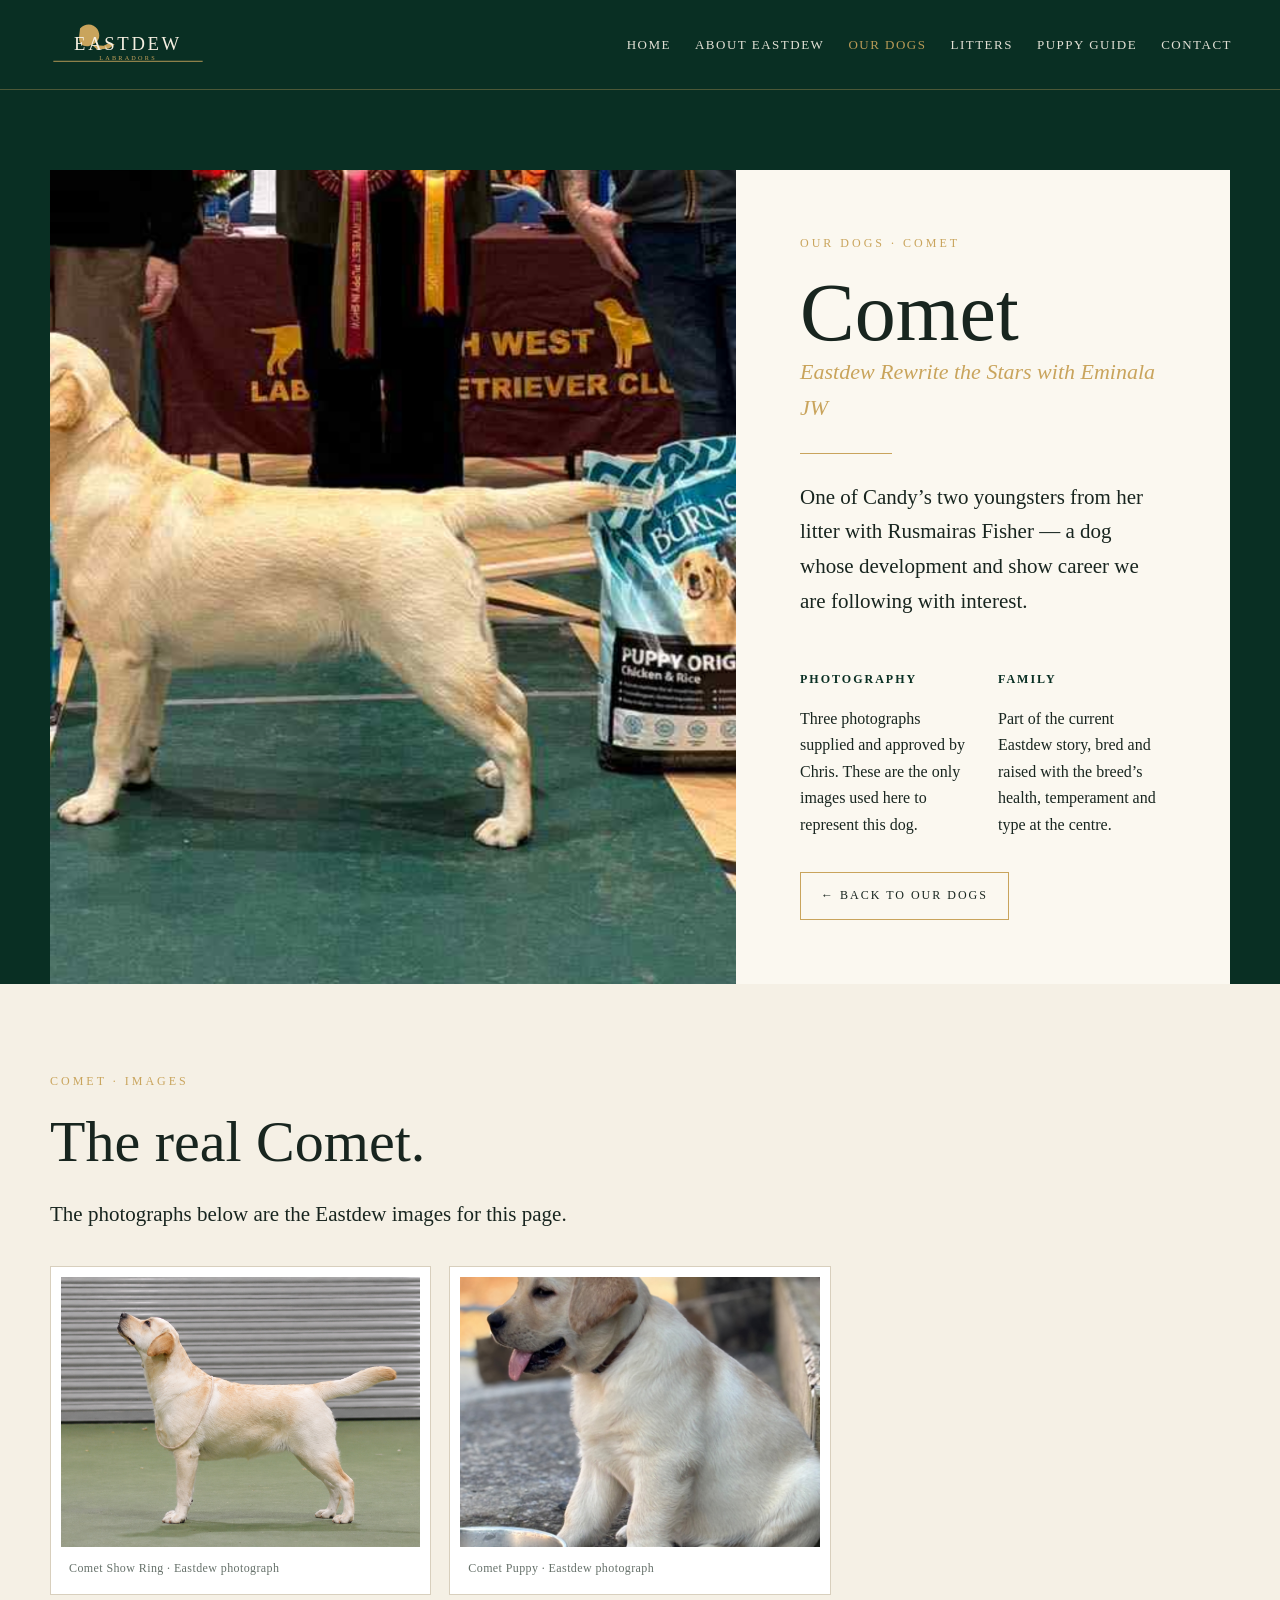
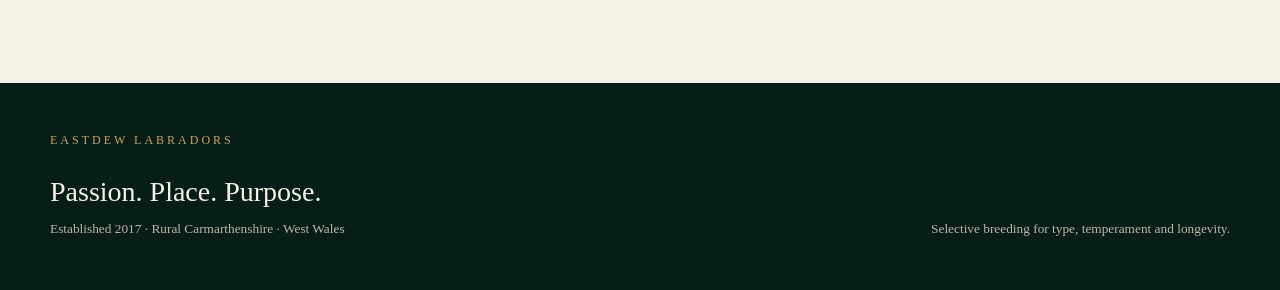
==== comet.html @ 81acb41a "Deploy remaining Eastdew Labradors files" ====
<!doctype html><html lang="en"><head><meta charset="utf-8"><meta name="viewport" content="width=device-width,initial-scale=1"><meta name="description" content="Comet — Eastdew Labradors."><title>Comet · Eastdew Labradors</title><link rel="stylesheet" href="styles.css"></head><body><header class="site-header"><nav class="nav"><a class="brand" href="index.html"><img src="assets/logo.svg" alt="Eastdew Labradors"></a><div class="nav-links"><a href="index.html">Home</a><a href="about.html">About Eastdew</a><a class="active" href="dogs.html">Our Dogs</a><a href="litters.html">Litters</a><a href="guide.html">Puppy Guide</a><a href="contact.html">Contact</a></div><div class="mobile-note">Eastdew Labradors</div></nav></header><main><section class="dog-hero"><div class="dog-grid"><div class="dog-photo"><img src="assets/dogs/comet-standing.png" alt="Comet — Eastdew Labrador"></div><div class="dog-copy"><div class="eyebrow">Our dogs · Comet</div><h1>Comet</h1><div class="sub">Eastdew Rewrite the Stars with Eminala JW</div><div class="rule"></div><p class="lead">One of Candy’s two youngsters from her litter with Rusmairas Fisher — a dog whose development and show career we are following with interest.</p><div class="facts"><div class="fact"><h4> photography</h4><p>Three photographs supplied and approved by Chris. These are the only images used here to represent this dog.</p></div><div class="fact"><h4>Family</h4><p>Part of the current Eastdew story, bred and raised with the breed’s health, temperament and type at the centre.</p></div></div><a class="btn" href="dogs.html">← Back to our dogs</a></div></div></section><section class="section cream"><div class="container"><div class="eyebrow">Comet ·  images</div><h2>The real Comet.</h2><p class="lead">The photographs below are the  Eastdew images for this page.</p><div class="dog-gallery"><figure><img src="assets/dogs/comet-show-crop.jpg" alt="Comet  photograph"><figcaption>Comet Show Ring ·  Eastdew photograph</figcaption></figure><figure><img src="assets/dogs/comet-puppy.jpeg" alt="Comet  photograph"><figcaption>Comet Puppy ·  Eastdew photograph</figcaption></figure></div></div></section></main><footer class="footer"><div class="footer-inner"><div><div class="eyebrow">Eastdew Labradors</div><div style="font-size:28px">Passion. Place. Purpose.</div><small>Established 2017 · Rural Carmarthenshire · West Wales</small></div><div><small>Selective breeding for type, temperament and longevity.</small></div></div></footer></body></html>
---- styles.css ----
:root{--green:#092f23;--green2:#0d3b2d;--cream:#f5f0e5;--paper:#fbf8f0;--ink:#18251f;--gold:#c9a45c;--muted:#66716a;--line:#d8cfbd;--shadow:0 18px 50px rgba(10,35,25,.12)}
*{box-sizing:border-box}html{scroll-behavior:smooth}body{margin:0;background:var(--paper);color:var(--ink);font-family:Georgia,'Times New Roman',serif;line-height:1.65}a{color:inherit;text-decoration:none}img{max-width:100%;display:block}.site-header{background:var(--green);color:var(--cream);position:sticky;top:0;z-index:20;border-bottom:1px solid rgba(201,164,92,.35)}.nav{max-width:1240px;margin:auto;display:flex;align-items:center;justify-content:space-between;padding:18px 28px;gap:30px}.brand{display:flex;align-items:center;gap:12px;min-width:235px}.brand img{width:160px}.nav-links{display:flex;gap:24px;align-items:center;font-size:13px;text-transform:uppercase;letter-spacing:1.5px}.nav-links a{padding:12px 0;opacity:.92}.nav-links a:hover,.nav-links a.active{color:var(--gold)}.mobile-note{display:none}.hero{min-height:78vh;background:linear-gradient(90deg,rgba(4,31,22,.93) 0%,rgba(4,31,22,.72) 42%,rgba(4,31,22,.12) 72%),url('assets/eastdew-home-01.jpeg') center 38%/cover;display:flex;align-items:center}.hero-inner{max-width:1240px;width:100%;margin:auto;padding:90px 28px;color:var(--cream)}.eyebrow{font-size:12px;text-transform:uppercase;letter-spacing:3px;color:var(--gold);margin-bottom:18px}.hero h1{font-size:clamp(48px,7vw,88px);font-weight:400;line-height:1.02;margin:0 0 22px;max-width:720px}.hero .lead{font-size:22px;max-width:640px;color:#eee7d9}.rule{width:92px;height:1px;background:var(--gold);margin:26px 0}.btn{display:inline-flex;align-items:center;gap:14px;border:1px solid var(--gold);padding:13px 20px;text-transform:uppercase;letter-spacing:2px;font-size:12px;margin-top:18px}.section{padding:88px 28px}.container{max-width:1180px;margin:auto}.section h2{font-size:clamp(34px,5vw,58px);line-height:1.1;font-weight:400;margin:0 0 24px}.lead{font-size:21px}.split{display:grid;grid-template-columns:1fr 1fr;gap:64px;align-items:center}.image-frame{box-shadow:var(--shadow);background:#ddd}.image-frame img{width:100%;aspect-ratio:4/3;object-fit:cover}.cream{background:var(--cream)}.green-band{background:var(--green);color:var(--cream)}.vision{display:grid;grid-template-columns:1fr 1px 1fr;gap:60px;align-items:center}.vision .divider{height:220px;background:rgba(201,164,92,.7)}.vision h2{color:var(--gold)}.cards{display:grid;grid-template-columns:repeat(3,1fr);gap:24px}.card{background:white;border:1px solid var(--line);transition:.25s;box-shadow:0 4px 20px rgba(0,0,0,.04)}.card:hover{transform:translateY(-4px);box-shadow:var(--shadow)}.card img{width:100%;aspect-ratio:4/3;object-fit:cover}.card-body{padding:28px}.card h3{font-size:36px;font-weight:400;margin:0}.sub{color:var(--gold);font-style:italic}.small-rule{width:55px;height:1px;background:var(--gold);margin:15px 0}.dog-hero{background:var(--green);color:var(--cream);padding:80px 28px 0}.dog-grid{display:grid;grid-template-columns:1.25fr .9fr;gap:0;align-items:stretch;max-width:1180px;margin:auto}.dog-photo img{height:100%;min-height:620px;width:100%;object-fit:cover}.dog-copy{background:var(--paper);color:var(--ink);padding:64px}.dog-copy h1{font-size:clamp(48px,7vw,82px);font-weight:400;line-height:1;margin:0}.dog-copy .sub{font-size:22px}.facts{display:grid;grid-template-columns:1fr 1fr;gap:30px;margin-top:36px}.fact h4{text-transform:uppercase;letter-spacing:2px;color:var(--green);font-size:12px}.fact ul{padding-left:18px}.quote{font-size:34px;font-style:italic;line-height:1.3;color:var(--gold)}.feature-strip{display:grid;grid-template-columns:repeat(4,1fr);border-top:1px solid rgba(201,164,92,.4);border-bottom:1px solid rgba(201,164,92,.4)}.feature{padding:28px;border-right:1px solid rgba(201,164,92,.3)}.feature:last-child{border:0}.feature strong{display:block;color:var(--gold);font-size:12px;text-transform:uppercase;letter-spacing:2px;margin-bottom:8px}.today{display:grid;grid-template-columns:1fr 1.15fr .55fr;gap:30px;align-items:center}.today img{width:100%;aspect-ratio:1.6/1;object-fit:cover}.luna{background:var(--green);color:var(--cream);padding:18px}.luna img{width:100%;aspect-ratio:1.8/1;object-fit:cover;object-position:center}.footer{background:#061e17;color:var(--cream);padding:48px 28px}.footer-inner{max-width:1180px;margin:auto;display:flex;justify-content:space-between;gap:30px;align-items:end}.footer small{color:#bdb6a7}.page-hero{background:var(--green);color:var(--cream);padding:100px 28px}.page-hero .container{text-align:center}.page-hero h1{font-size:clamp(48px,7vw,82px);font-weight:400;margin:0}.page-hero p{font-size:20px;color:#ddd5c7}.prose{max-width:780px}.prose h2{margin-top:48px}.notice{padding:28px;border:1px solid var(--line);background:var(--cream)}.gallery{display:grid;grid-template-columns:repeat(3,1fr);gap:18px}.gallery img{width:100%;aspect-ratio:4/3;object-fit:cover}.contact-box{background:var(--green);color:var(--cream);padding:48px}.contact-box h2{color:var(--gold)}.dog-gallery{display:grid;grid-template-columns:repeat(3,1fr);gap:18px;margin-top:34px}.dog-gallery figure{margin:0;background:#fff;border:1px solid var(--line);padding:10px}.dog-gallery img{width:100%;aspect-ratio:4/3;object-fit:cover}.dog-gallery figcaption{padding:12px 8px 6px;color:var(--muted);font-size:12px;letter-spacing:.4px}.dog-gallery figure:first-child img{aspect-ratio:4/3}.dog-gallery figure:nth-child(3) img{object-position:center}@media(max-width:900px){.dog-gallery{grid-template-columns:1fr}}
@media(max-width:900px){.nav{padding:14px 18px}.nav-links{gap:12px;font-size:11px}.brand img{width:130px}.hero{min-height:72vh}.split,.dog-grid,.today,.vision{grid-template-columns:1fr}.vision .divider{height:1px;width:100%}.cards,.gallery{grid-template-columns:1fr}.feature-strip{grid-template-columns:1fr 1fr}.feature{border-bottom:1px solid rgba(201,164,92,.3)}.dog-photo img{min-height:420px}.dog-copy{padding:42px 28px}.facts{grid-template-columns:1fr}}@media(max-width:620px){.nav{align-items:flex-start}.nav-links{display:none}.mobile-note{display:block;font-size:10px;color:var(--gold);text-transform:uppercase;letter-spacing:1px}.hero-inner{padding:70px 22px}.section{padding:65px 22px}.feature-strip{grid-template-columns:1fr}.footer-inner{display:block}.footer-inner>*+*{margin-top:25px}}
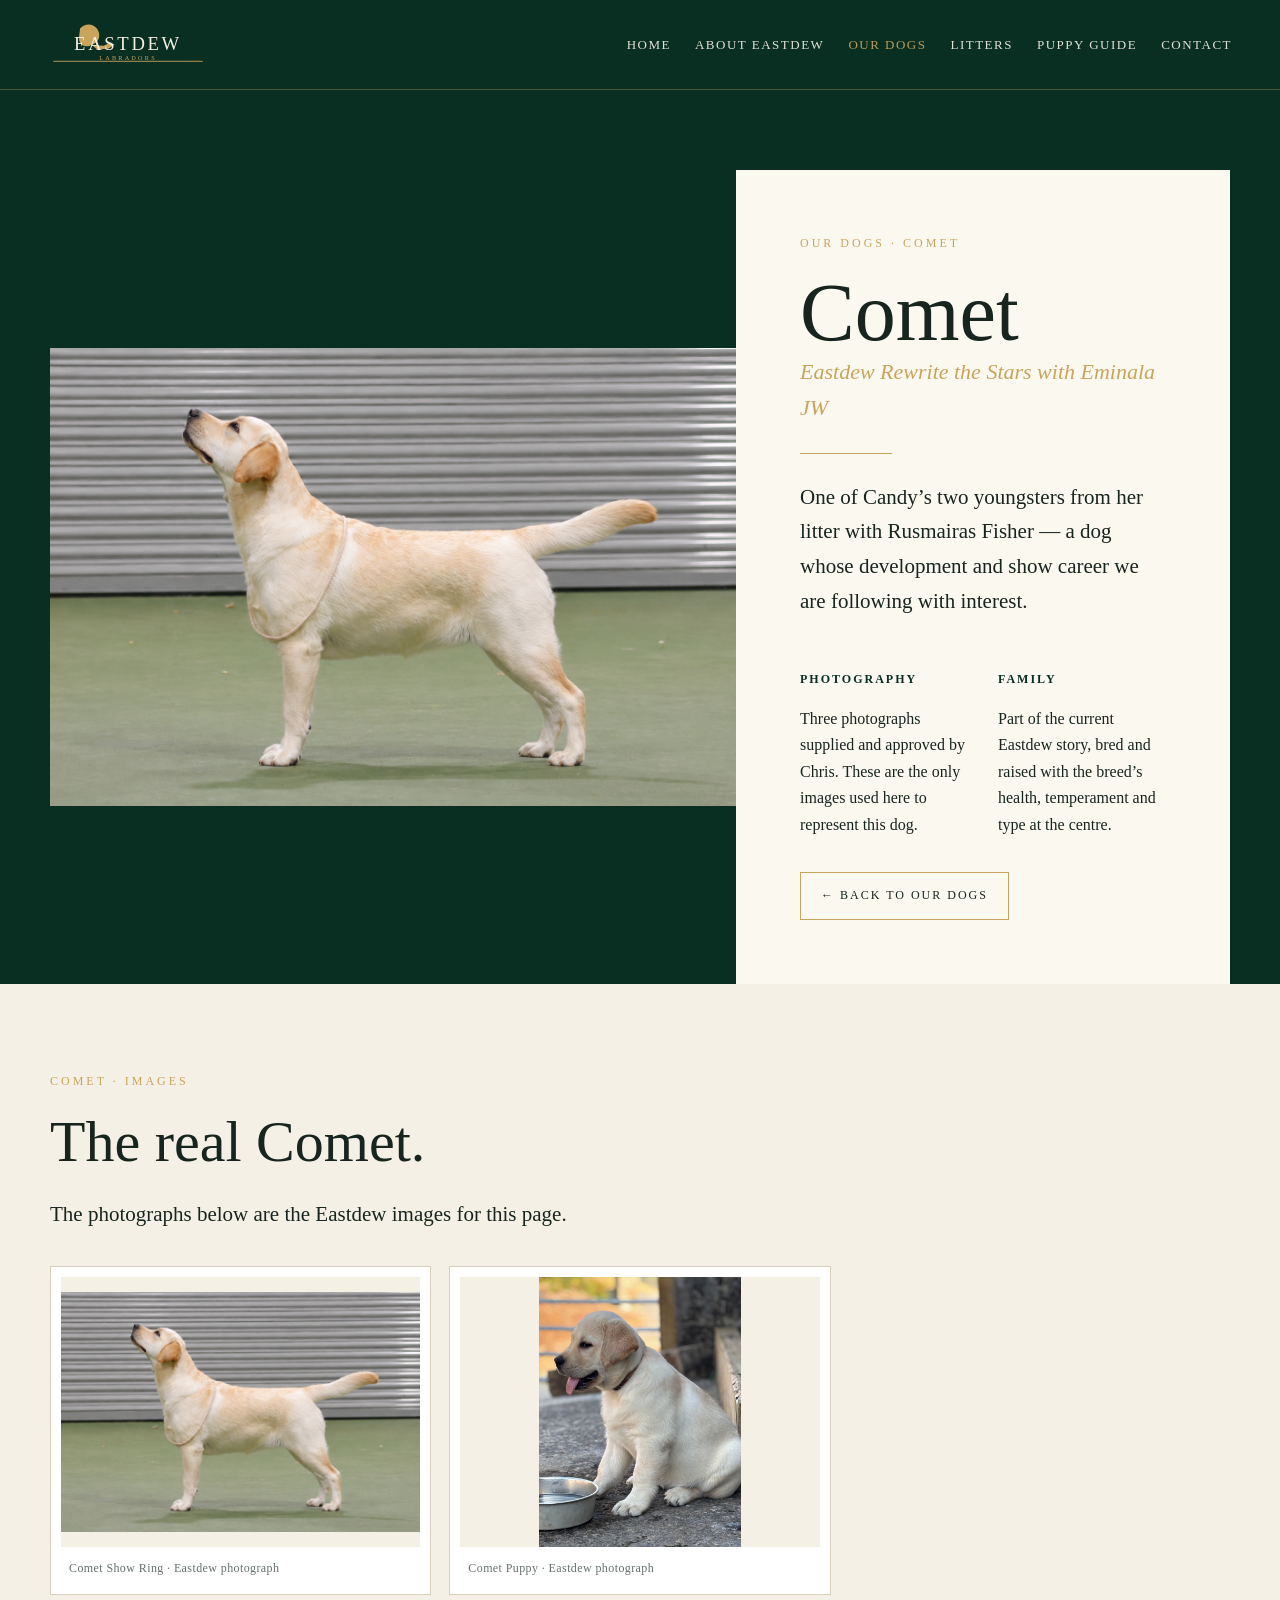
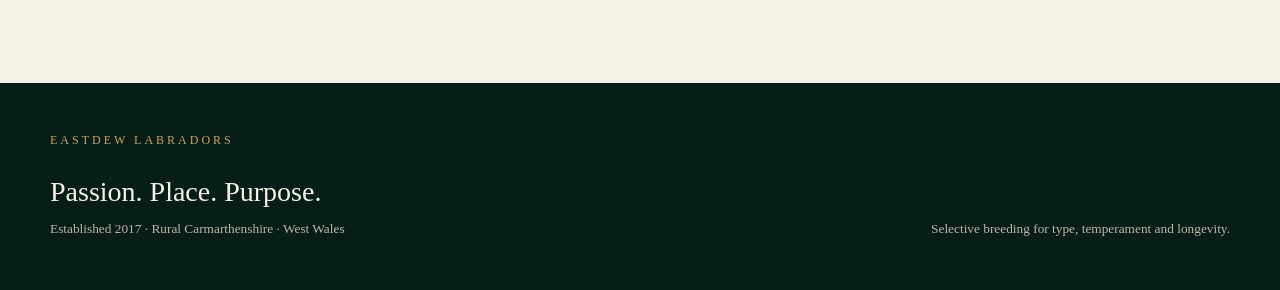
==== commit a64ca5b3: "Eastdew 2.0 final website" ====
--- a/comet.html
+++ b/comet.html
@@ -1 +1 @@
-<!doctype html><html lang="en"><head><meta charset="utf-8"><meta name="viewport" content="width=device-width,initial-scale=1"><meta name="description" content="Comet — Eastdew Labradors."><title>Comet · Eastdew Labradors</title><link rel="stylesheet" href="styles.css"></head><body><header class="site-header"><nav class="nav"><a class="brand" href="index.html"><img src="assets/logo.svg" alt="Eastdew Labradors"></a><div class="nav-links"><a href="index.html">Home</a><a href="about.html">About Eastdew</a><a class="active" href="dogs.html">Our Dogs</a><a href="litters.html">Litters</a><a href="guide.html">Puppy Guide</a><a href="contact.html">Contact</a></div><div class="mobile-note">Eastdew Labradors</div></nav></header><main><section class="dog-hero"><div class="dog-grid"><div class="dog-photo"><img src="assets/dogs/comet-standing.png" alt="Comet — Eastdew Labrador"></div><div class="dog-copy"><div class="eyebrow">Our dogs · Comet</div><h1>Comet</h1><div class="sub">Eastdew Rewrite the Stars with Eminala JW</div><div class="rule"></div><p class="lead">One of Candy’s two youngsters from her litter with Rusmairas Fisher — a dog whose development and show career we are following with interest.</p><div class="facts"><div class="fact"><h4> photography</h4><p>Three photographs supplied and approved by Chris. These are the only images used here to represent this dog.</p></div><div class="fact"><h4>Family</h4><p>Part of the current Eastdew story, bred and raised with the breed’s health, temperament and type at the centre.</p></div></div><a class="btn" href="dogs.html">← Back to our dogs</a></div></div></section><section class="section cream"><div class="container"><div class="eyebrow">Comet ·  images</div><h2>The real Comet.</h2><p class="lead">The photographs below are the  Eastdew images for this page.</p><div class="dog-gallery"><figure><img src="assets/dogs/comet-show-crop.jpg" alt="Comet  photograph"><figcaption>Comet Show Ring ·  Eastdew photograph</figcaption></figure><figure><img src="assets/dogs/comet-puppy.jpeg" alt="Comet  photograph"><figcaption>Comet Puppy ·  Eastdew photograph</figcaption></figure></div></div></section></main><footer class="footer"><div class="footer-inner"><div><div class="eyebrow">Eastdew Labradors</div><div style="font-size:28px">Passion. Place. Purpose.</div><small>Established 2017 · Rural Carmarthenshire · West Wales</small></div><div><small>Selective breeding for type, temperament and longevity.</small></div></div></footer></body></html>+<!doctype html><html lang="en"><head><meta charset="utf-8"><meta name="viewport" content="width=device-width,initial-scale=1"><meta name="description" content="Comet — Eastdew Labradors."><title>Comet · Eastdew Labradors</title><link rel="stylesheet" href="styles.css"></head><body><header class="site-header"><nav class="nav"><a class="brand" href="index.html"><img src="assets/logo.svg" alt="Eastdew Labradors"></a><div class="nav-links"><a href="index.html">Home</a><a href="about.html">About Eastdew</a><a class="active" href="dogs.html">Our Dogs</a><a href="litters.html">Litters</a><a href="guide.html">Puppy Guide</a><a href="contact.html">Contact</a></div><div class="mobile-note">Eastdew Labradors</div></nav></header><main><section class="dog-hero"><div class="dog-grid"><div class="dog-photo"><img src="assets/dogs/comet-standing-clean.jpg" alt="Comet — Eastdew Labrador"></div><div class="dog-copy"><div class="eyebrow">Our dogs · Comet</div><h1>Comet</h1><div class="sub">Eastdew Rewrite the Stars with Eminala JW</div><div class="rule"></div><p class="lead">One of Candy’s two youngsters from her litter with Rusmairas Fisher — a dog whose development and show career we are following with interest.</p><div class="facts"><div class="fact"><h4> photography</h4><p>Three photographs supplied and approved by Chris. These are the only images used here to represent this dog.</p></div><div class="fact"><h4>Family</h4><p>Part of the current Eastdew story, bred and raised with the breed’s health, temperament and type at the centre.</p></div></div><a class="btn" href="dogs.html">← Back to our dogs</a></div></div></section><section class="section cream"><div class="container"><div class="eyebrow">Comet ·  images</div><h2>The real Comet.</h2><p class="lead">The photographs below are the  Eastdew images for this page.</p><div class="dog-gallery"><figure><img src="assets/dogs/comet-show-crop.jpg" alt="Comet  photograph"><figcaption>Comet Show Ring ·  Eastdew photograph</figcaption></figure><figure><img src="assets/dogs/comet-puppy.jpeg" alt="Comet  photograph"><figcaption>Comet Puppy ·  Eastdew photograph</figcaption></figure></div></div></section></main><footer class="footer"><div class="footer-inner"><div><div class="eyebrow">Eastdew Labradors</div><div style="font-size:28px">Passion. Place. Purpose.</div><small>Established 2017 · Rural Carmarthenshire · West Wales</small></div><div><small>Selective breeding for type, temperament and longevity.</small></div></div></footer></body></html>
--- a/styles.css
+++ b/styles.css
@@ -1,4 +1,4 @@
 
 :root{--green:#092f23;--green2:#0d3b2d;--cream:#f5f0e5;--paper:#fbf8f0;--ink:#18251f;--gold:#c9a45c;--muted:#66716a;--line:#d8cfbd;--shadow:0 18px 50px rgba(10,35,25,.12)}
-*{box-sizing:border-box}html{scroll-behavior:smooth}body{margin:0;background:var(--paper);color:var(--ink);font-family:Georgia,'Times New Roman',serif;line-height:1.65}a{color:inherit;text-decoration:none}img{max-width:100%;display:block}.site-header{background:var(--green);color:var(--cream);position:sticky;top:0;z-index:20;border-bottom:1px solid rgba(201,164,92,.35)}.nav{max-width:1240px;margin:auto;display:flex;align-items:center;justify-content:space-between;padding:18px 28px;gap:30px}.brand{display:flex;align-items:center;gap:12px;min-width:235px}.brand img{width:160px}.nav-links{display:flex;gap:24px;align-items:center;font-size:13px;text-transform:uppercase;letter-spacing:1.5px}.nav-links a{padding:12px 0;opacity:.92}.nav-links a:hover,.nav-links a.active{color:var(--gold)}.mobile-note{display:none}.hero{min-height:78vh;background:linear-gradient(90deg,rgba(4,31,22,.93) 0%,rgba(4,31,22,.72) 42%,rgba(4,31,22,.12) 72%),url('assets/eastdew-home-01.jpeg') center 38%/cover;display:flex;align-items:center}.hero-inner{max-width:1240px;width:100%;margin:auto;padding:90px 28px;color:var(--cream)}.eyebrow{font-size:12px;text-transform:uppercase;letter-spacing:3px;color:var(--gold);margin-bottom:18px}.hero h1{font-size:clamp(48px,7vw,88px);font-weight:400;line-height:1.02;margin:0 0 22px;max-width:720px}.hero .lead{font-size:22px;max-width:640px;color:#eee7d9}.rule{width:92px;height:1px;background:var(--gold);margin:26px 0}.btn{display:inline-flex;align-items:center;gap:14px;border:1px solid var(--gold);padding:13px 20px;text-transform:uppercase;letter-spacing:2px;font-size:12px;margin-top:18px}.section{padding:88px 28px}.container{max-width:1180px;margin:auto}.section h2{font-size:clamp(34px,5vw,58px);line-height:1.1;font-weight:400;margin:0 0 24px}.lead{font-size:21px}.split{display:grid;grid-template-columns:1fr 1fr;gap:64px;align-items:center}.image-frame{box-shadow:var(--shadow);background:#ddd}.image-frame img{width:100%;aspect-ratio:4/3;object-fit:cover}.cream{background:var(--cream)}.green-band{background:var(--green);color:var(--cream)}.vision{display:grid;grid-template-columns:1fr 1px 1fr;gap:60px;align-items:center}.vision .divider{height:220px;background:rgba(201,164,92,.7)}.vision h2{color:var(--gold)}.cards{display:grid;grid-template-columns:repeat(3,1fr);gap:24px}.card{background:white;border:1px solid var(--line);transition:.25s;box-shadow:0 4px 20px rgba(0,0,0,.04)}.card:hover{transform:translateY(-4px);box-shadow:var(--shadow)}.card img{width:100%;aspect-ratio:4/3;object-fit:cover}.card-body{padding:28px}.card h3{font-size:36px;font-weight:400;margin:0}.sub{color:var(--gold);font-style:italic}.small-rule{width:55px;height:1px;background:var(--gold);margin:15px 0}.dog-hero{background:var(--green);color:var(--cream);padding:80px 28px 0}.dog-grid{display:grid;grid-template-columns:1.25fr .9fr;gap:0;align-items:stretch;max-width:1180px;margin:auto}.dog-photo img{height:100%;min-height:620px;width:100%;object-fit:cover}.dog-copy{background:var(--paper);color:var(--ink);padding:64px}.dog-copy h1{font-size:clamp(48px,7vw,82px);font-weight:400;line-height:1;margin:0}.dog-copy .sub{font-size:22px}.facts{display:grid;grid-template-columns:1fr 1fr;gap:30px;margin-top:36px}.fact h4{text-transform:uppercase;letter-spacing:2px;color:var(--green);font-size:12px}.fact ul{padding-left:18px}.quote{font-size:34px;font-style:italic;line-height:1.3;color:var(--gold)}.feature-strip{display:grid;grid-template-columns:repeat(4,1fr);border-top:1px solid rgba(201,164,92,.4);border-bottom:1px solid rgba(201,164,92,.4)}.feature{padding:28px;border-right:1px solid rgba(201,164,92,.3)}.feature:last-child{border:0}.feature strong{display:block;color:var(--gold);font-size:12px;text-transform:uppercase;letter-spacing:2px;margin-bottom:8px}.today{display:grid;grid-template-columns:1fr 1.15fr .55fr;gap:30px;align-items:center}.today img{width:100%;aspect-ratio:1.6/1;object-fit:cover}.luna{background:var(--green);color:var(--cream);padding:18px}.luna img{width:100%;aspect-ratio:1.8/1;object-fit:cover;object-position:center}.footer{background:#061e17;color:var(--cream);padding:48px 28px}.footer-inner{max-width:1180px;margin:auto;display:flex;justify-content:space-between;gap:30px;align-items:end}.footer small{color:#bdb6a7}.page-hero{background:var(--green);color:var(--cream);padding:100px 28px}.page-hero .container{text-align:center}.page-hero h1{font-size:clamp(48px,7vw,82px);font-weight:400;margin:0}.page-hero p{font-size:20px;color:#ddd5c7}.prose{max-width:780px}.prose h2{margin-top:48px}.notice{padding:28px;border:1px solid var(--line);background:var(--cream)}.gallery{display:grid;grid-template-columns:repeat(3,1fr);gap:18px}.gallery img{width:100%;aspect-ratio:4/3;object-fit:cover}.contact-box{background:var(--green);color:var(--cream);padding:48px}.contact-box h2{color:var(--gold)}.dog-gallery{display:grid;grid-template-columns:repeat(3,1fr);gap:18px;margin-top:34px}.dog-gallery figure{margin:0;background:#fff;border:1px solid var(--line);padding:10px}.dog-gallery img{width:100%;aspect-ratio:4/3;object-fit:cover}.dog-gallery figcaption{padding:12px 8px 6px;color:var(--muted);font-size:12px;letter-spacing:.4px}.dog-gallery figure:first-child img{aspect-ratio:4/3}.dog-gallery figure:nth-child(3) img{object-position:center}@media(max-width:900px){.dog-gallery{grid-template-columns:1fr}}
+*{box-sizing:border-box}html{scroll-behavior:smooth}body{margin:0;background:var(--paper);color:var(--ink);font-family:Georgia,'Times New Roman',serif;line-height:1.65}a{color:inherit;text-decoration:none}img{max-width:100%;display:block}.site-header{background:var(--green);color:var(--cream);position:sticky;top:0;z-index:20;border-bottom:1px solid rgba(201,164,92,.35)}.nav{max-width:1240px;margin:auto;display:flex;align-items:center;justify-content:space-between;padding:18px 28px;gap:30px}.brand{display:flex;align-items:center;gap:12px;min-width:235px}.brand img{width:160px}.nav-links{display:flex;gap:24px;align-items:center;font-size:13px;text-transform:uppercase;letter-spacing:1.5px}.nav-links a{padding:12px 0;opacity:.92}.nav-links a:hover,.nav-links a.active{color:var(--gold)}.mobile-note{display:none}.hero{min-height:78vh;background:linear-gradient(90deg,rgba(4,31,22,.93) 0%,rgba(4,31,22,.72) 42%,rgba(4,31,22,.12) 72%),url('assets/eastdew-home-01.jpeg') center 38%/cover;display:flex;align-items:center}.hero-inner{max-width:1240px;width:100%;margin:auto;padding:90px 28px;color:var(--cream)}.eyebrow{font-size:12px;text-transform:uppercase;letter-spacing:3px;color:var(--gold);margin-bottom:18px}.hero h1{font-size:clamp(48px,7vw,88px);font-weight:400;line-height:1.02;margin:0 0 22px;max-width:720px}.hero .lead{font-size:22px;max-width:640px;color:#eee7d9}.rule{width:92px;height:1px;background:var(--gold);margin:26px 0}.btn{display:inline-flex;align-items:center;gap:14px;border:1px solid var(--gold);padding:13px 20px;text-transform:uppercase;letter-spacing:2px;font-size:12px;margin-top:18px}.section{padding:88px 28px}.container{max-width:1180px;margin:auto}.section h2{font-size:clamp(34px,5vw,58px);line-height:1.1;font-weight:400;margin:0 0 24px}.lead{font-size:21px}.split{display:grid;grid-template-columns:1fr 1fr;gap:64px;align-items:center}.image-frame{box-shadow:var(--shadow);background:#ddd}.image-frame img{width:100%;aspect-ratio:4/3;object-fit:contain;background:var(--cream)}.cream{background:var(--cream)}.green-band{background:var(--green);color:var(--cream)}.vision{display:grid;grid-template-columns:1fr 1px 1fr;gap:60px;align-items:center}.vision .divider{height:220px;background:rgba(201,164,92,.7)}.vision h2{color:var(--gold)}.cards{display:grid;grid-template-columns:repeat(3,1fr);gap:24px}.card{background:white;border:1px solid var(--line);transition:.25s;box-shadow:0 4px 20px rgba(0,0,0,.04)}.card:hover{transform:translateY(-4px);box-shadow:var(--shadow)}.card img{width:100%;aspect-ratio:4/3;object-fit:contain;background:var(--cream)}.card-body{padding:28px}.card h3{font-size:36px;font-weight:400;margin:0}.sub{color:var(--gold);font-style:italic}.small-rule{width:55px;height:1px;background:var(--gold);margin:15px 0}.dog-hero{background:var(--green);color:var(--cream);padding:80px 28px 0}.dog-grid{display:grid;grid-template-columns:1.25fr .9fr;gap:0;align-items:stretch;max-width:1180px;margin:auto}.dog-photo{background:var(--green);display:flex;align-items:center;justify-content:center;min-height:620px}.dog-photo img{height:100%;min-height:620px;width:100%;object-fit:contain;background:var(--green)}.dog-copy{background:var(--paper);color:var(--ink);padding:64px}.dog-copy h1{font-size:clamp(48px,7vw,82px);font-weight:400;line-height:1;margin:0}.dog-copy .sub{font-size:22px}.facts{display:grid;grid-template-columns:1fr 1fr;gap:30px;margin-top:36px}.fact h4{text-transform:uppercase;letter-spacing:2px;color:var(--green);font-size:12px}.fact ul{padding-left:18px}.quote{font-size:34px;font-style:italic;line-height:1.3;color:var(--gold)}.feature-strip{display:grid;grid-template-columns:repeat(4,1fr);border-top:1px solid rgba(201,164,92,.4);border-bottom:1px solid rgba(201,164,92,.4)}.feature{padding:28px;border-right:1px solid rgba(201,164,92,.3)}.feature:last-child{border:0}.feature strong{display:block;color:var(--gold);font-size:12px;text-transform:uppercase;letter-spacing:2px;margin-bottom:8px}.today{display:grid;grid-template-columns:1fr 1.15fr .55fr;gap:30px;align-items:center}.today img{width:100%;aspect-ratio:1.6/1;object-fit:contain;background:var(--cream)}.luna{background:var(--green);color:var(--cream);padding:18px}.luna img{width:100%;aspect-ratio:1.8/1;object-fit:contain;background:var(--green);object-position:center}.footer{background:#061e17;color:var(--cream);padding:48px 28px}.footer-inner{max-width:1180px;margin:auto;display:flex;justify-content:space-between;gap:30px;align-items:end}.footer small{color:#bdb6a7}.page-hero{background:var(--green);color:var(--cream);padding:100px 28px}.page-hero .container{text-align:center}.page-hero h1{font-size:clamp(48px,7vw,82px);font-weight:400;margin:0}.page-hero p{font-size:20px;color:#ddd5c7}.prose{max-width:780px}.prose h2{margin-top:48px}.notice{padding:28px;border:1px solid var(--line);background:var(--cream)}.gallery{display:grid;grid-template-columns:repeat(3,1fr);gap:18px}.gallery img{width:100%;aspect-ratio:4/3;object-fit:contain;background:var(--cream)}.contact-box{background:var(--green);color:var(--cream);padding:48px}.contact-box h2{color:var(--gold)}.dog-gallery{display:grid;grid-template-columns:repeat(3,1fr);gap:18px;margin-top:34px}.dog-gallery figure{margin:0;background:#fff;border:1px solid var(--line);padding:10px}.dog-gallery img{width:100%;aspect-ratio:4/3;object-fit:contain;background:var(--cream)}.dog-gallery figcaption{padding:12px 8px 6px;color:var(--muted);font-size:12px;letter-spacing:.4px}.dog-gallery figure:first-child img{aspect-ratio:4/3}.dog-gallery figure:nth-child(3) img{object-position:center}@media(max-width:900px){.dog-gallery{grid-template-columns:1fr}}
 @media(max-width:900px){.nav{padding:14px 18px}.nav-links{gap:12px;font-size:11px}.brand img{width:130px}.hero{min-height:72vh}.split,.dog-grid,.today,.vision{grid-template-columns:1fr}.vision .divider{height:1px;width:100%}.cards,.gallery{grid-template-columns:1fr}.feature-strip{grid-template-columns:1fr 1fr}.feature{border-bottom:1px solid rgba(201,164,92,.3)}.dog-photo img{min-height:420px}.dog-copy{padding:42px 28px}.facts{grid-template-columns:1fr}}@media(max-width:620px){.nav{align-items:flex-start}.nav-links{display:none}.mobile-note{display:block;font-size:10px;color:var(--gold);text-transform:uppercase;letter-spacing:1px}.hero-inner{padding:70px 22px}.section{padding:65px 22px}.feature-strip{grid-template-columns:1fr}.footer-inner{display:block}.footer-inner>*+*{margin-top:25px}}
